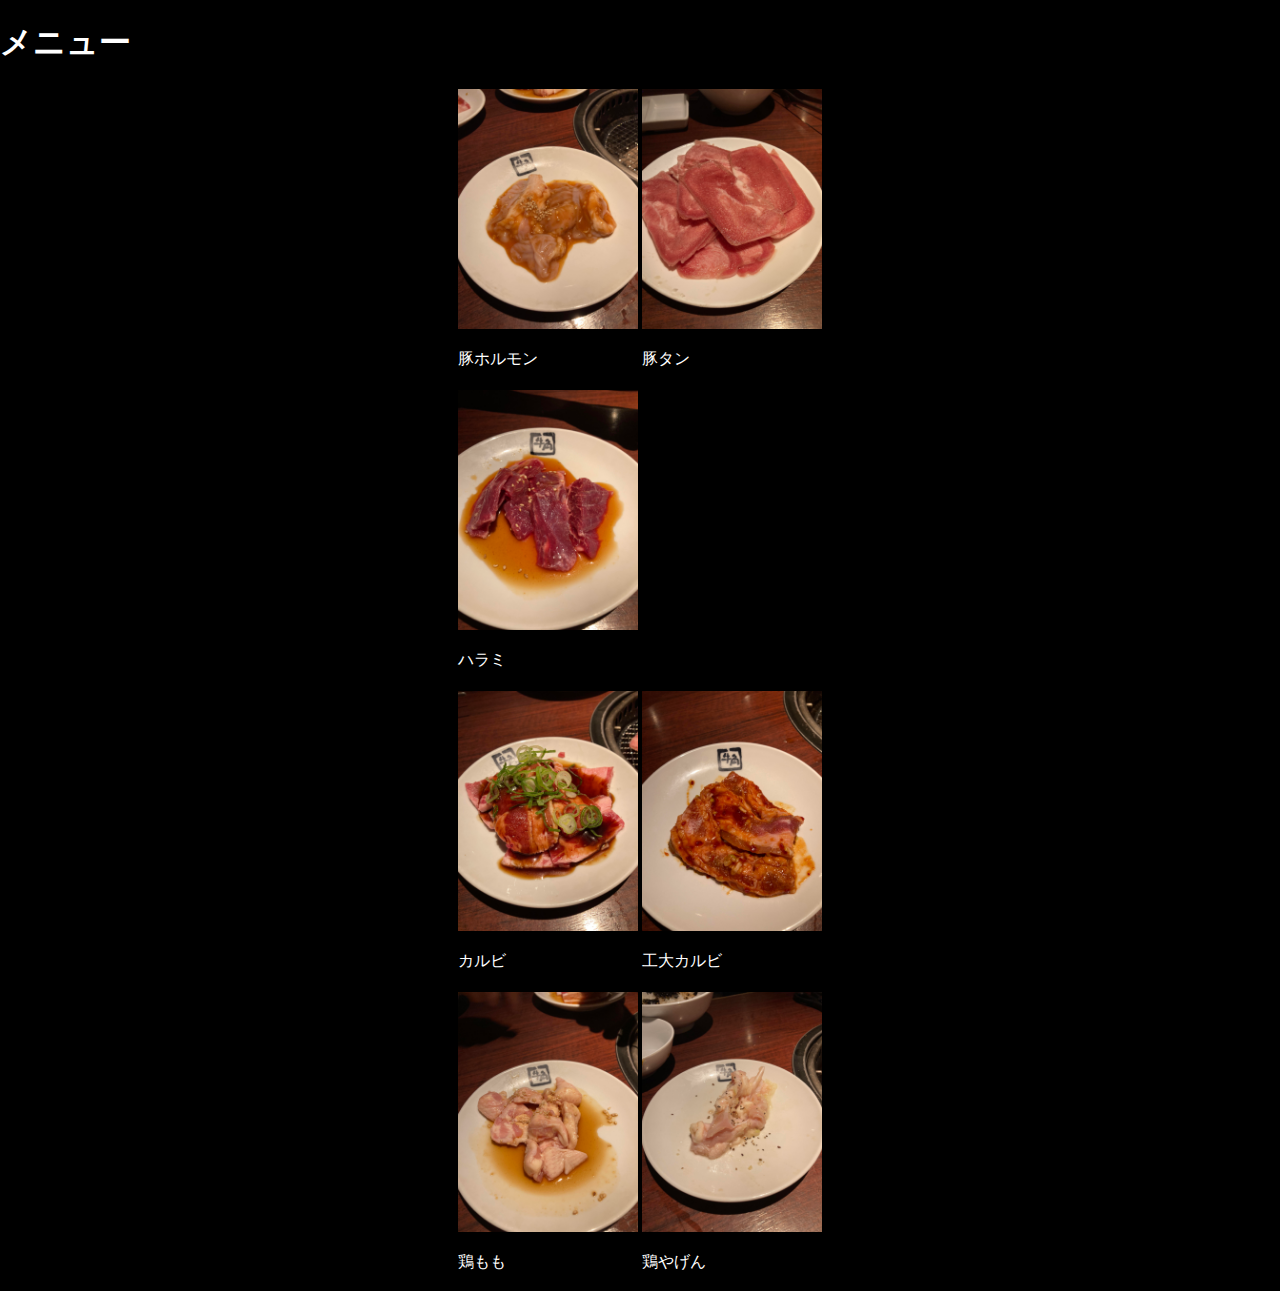
==== menu.html @ 544573cb "first commit" ====
<!DOCTYPE html>
<html lang="ja">
<head>
    <meta charset="UTF-8">
    <meta http-equiv="X-UA-Compatible" content="IE=edge">
    <meta name="viewport" content="width=device-width, initial-scale=1.0">
    <title>牛工大/メニュ-</title>
    <link rel="stylesheet" href="./styles/menu.css">
</head>
<body>
    <h1>メニュー</h1>
    <div class="container">
        <div class="buta item">
            <div class="food">
                <img src="./images/buta_horumon.jpg" alt="豚ホルモン" width="180px">
                <p>豚ホルモン</p>
            </div>
            <div class="food">
                <img src="./images/buta_tan.jpg" alt="豚ホルモン" width="180px">
                <p>豚タン</p>
            </div>
        </div>
        <div class="harami item">
            <div class="food">
                <img src="./images/harami.jpg" alt="豚ホルモン" width="180px">
                <p>ハラミ</p>
            </div>    
        </div>
        <div class="karubi item">
            <div class="food">
                <img src="./images/karubi.jpg" alt="豚ホルモン" width="180px">
                <p>カルビ</p>
            </div>
            <div class="food">
                <img src="./images/koudai_karubi.jpg" alt="豚ホルモン" width="180px">
                <p>工大カルビ</p>
            </div>
        </div>
        <div class="tori item">
            <div class="food">
                <img src="./images/tori_momo.jpg" alt="豚ホルモン" width="180px">
                <p>鶏もも</p>
            </div>
            <div class="food">
                <img src="./images/tori_yagen.jpg" alt="豚ホルモン" width="180px">
                <p>鶏やげん</p>
            </div>
        </div>
    </div>
</body>
</html>
---- styles/menu.css ----
body {
    margin: 0;
    padding: 0;
    box-sizing: none;
    background-color: #000;
    color: #fff;
}

.container {
    display: flex;
    flex-direction: column;
    justify-content: center;
    align-items: center;
}

.item {
    display: flex;
}
.harami::after {
    content:"";
    width: 180px;
    padding: 2px;
}

.food {
    padding: 2px
}
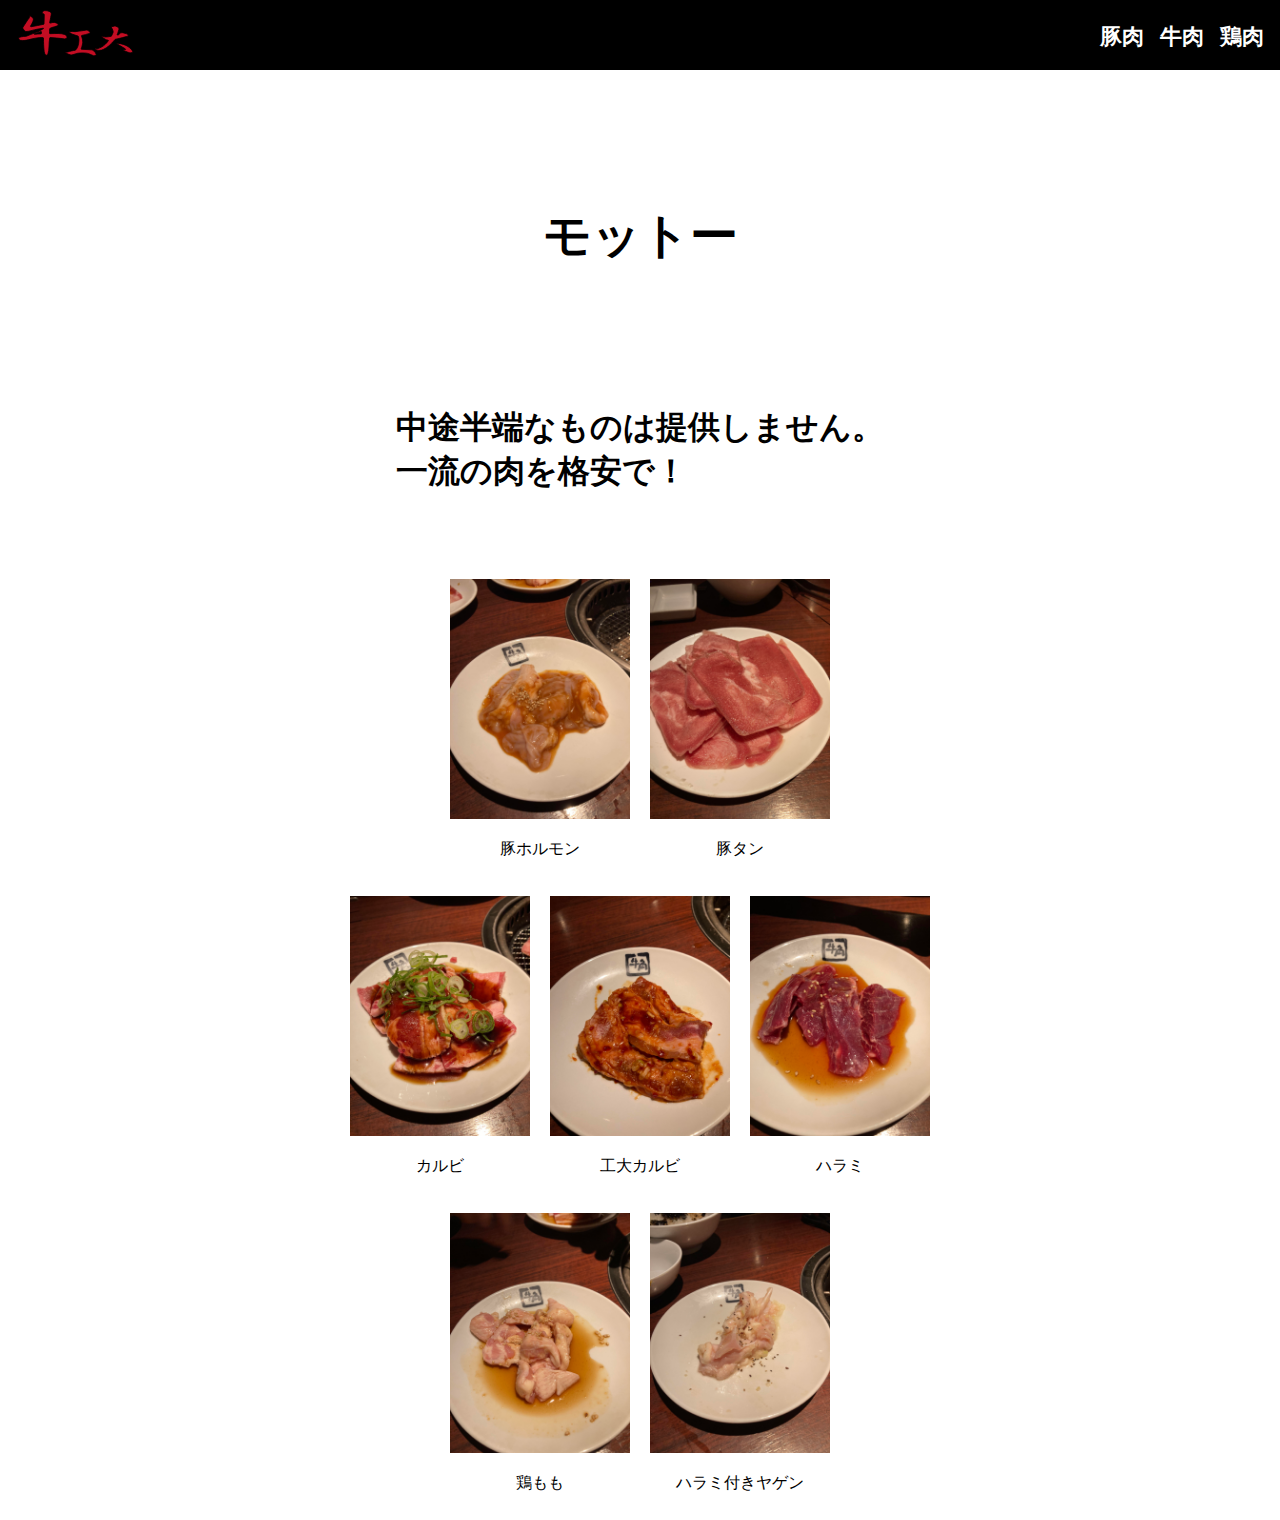
==== commit 6e11fd3a: "add navbar" ====
--- a/menu.html
+++ b/menu.html
@@ -8,9 +8,23 @@
     <link rel="stylesheet" href="./styles/menu.css">
 </head>
 <body>
-    <h1>メニュー</h1>
+    <nav class="nav">
+        <div class="nav-wrapper">
+            <a href="index.html" class="home"><img src="./assets/title.svg" height="60px" alt=""></a>
+        </div>
+        <div class="nav-content">
+          <ul class="tabs tabs-transparent">
+            <li class="tab"><a href="#buta">豚肉</a></li>
+            <li class="tab"><a href="#gyuniku">牛肉</a></li>
+            <li class="tab"><a href="#tori">鶏肉</a></li>
+          </ul>
+        </div>
+      </nav>
     <div class="container">
-        <div class="buta item">
+        <h4>モットー</h4>
+        <h6>中途半端なものは提供しません。
+            <br>一流の肉を格安で！</h6>
+        <div class="item" id="buta">
             <div class="food">
                 <img src="./images/buta_horumon.jpg" alt="豚ホルモン" width="180px">
                 <p>豚ホルモン</p>
@@ -20,13 +34,7 @@
                 <p>豚タン</p>
             </div>
         </div>
-        <div class="harami item">
-            <div class="food">
-                <img src="./images/harami.jpg" alt="豚ホルモン" width="180px">
-                <p>ハラミ</p>
-            </div>    
-        </div>
-        <div class="karubi item">
+        <div class="item" id="gyuniku">
             <div class="food">
                 <img src="./images/karubi.jpg" alt="豚ホルモン" width="180px">
                 <p>カルビ</p>
@@ -35,15 +43,19 @@
                 <img src="./images/koudai_karubi.jpg" alt="豚ホルモン" width="180px">
                 <p>工大カルビ</p>
             </div>
+            <div class="food">
+                <img src="./images/harami.jpg" alt="豚ホルモン" width="180px">
+                <p>ハラミ</p>
+            </div>  
         </div>
-        <div class="tori item">
+        <div class="tori item" id="tori">
             <div class="food">
                 <img src="./images/tori_momo.jpg" alt="豚ホルモン" width="180px">
                 <p>鶏もも</p>
             </div>
             <div class="food">
                 <img src="./images/tori_yagen.jpg" alt="豚ホルモン" width="180px">
-                <p>鶏やげん</p>
+                <p>ハラミ付きヤゲン</p>
             </div>
         </div>
     </div>
--- a/styles/menu.css
+++ b/styles/menu.css
@@ -1,27 +1,83 @@
+@media screen and (max-width: 600px) {
+    .item {
+      padding: 1rem 3rem;
+      flex-direction: column;
+    }
+}
+
+@media screen and (max-width: 380px){
+    .nav li {
+        font-size:16px
+    }
+}
+
+html { 
+    scroll-behavior: smooth;
+}
+
 body {
     margin: 0;
     padding: 0;
     box-sizing: none;
-    background-color: #000;
+}
+
+ul {
+    list-style: none;
+    display: flex;
+}
+
+a {
+    text-decoration: none;
+}
+
+a:link { color: #fff; }
+a:visited { color: #fff; }
+a:hover { color: #ddd; }
+a:active { color: #ff8000; }
+
+.nav {
+    display: flex;
+    justify-content: space-between;
+    z-index: 100;
+    position: sticky;
+    top: 0;
+    height: 70px;
+    background: #000;
     color: #fff;
+    font-size: 22px;
+    font-weight: bold;
+}
+
+.nav-wrapper {
+    padding-left: 10px;
+    padding-top: 5px;
+}
+
+.nav li {
+    padding-right: 16px;
 }
 
 .container {
+    margin-top: 70px;
     display: flex;
     flex-direction: column;
     justify-content: center;
     align-items: center;
 }
 
+
 .item {
     display: flex;
 }
-.harami::after {
-    content:"";
-    width: 180px;
-    padding: 2px;
+
+h4 {
+    font-size: 3em;
+}
+h6 {
+    font-size: 2em;
 }
 
 .food {
-    padding: 2px
+    padding: 10px;
+    text-align: center;
 }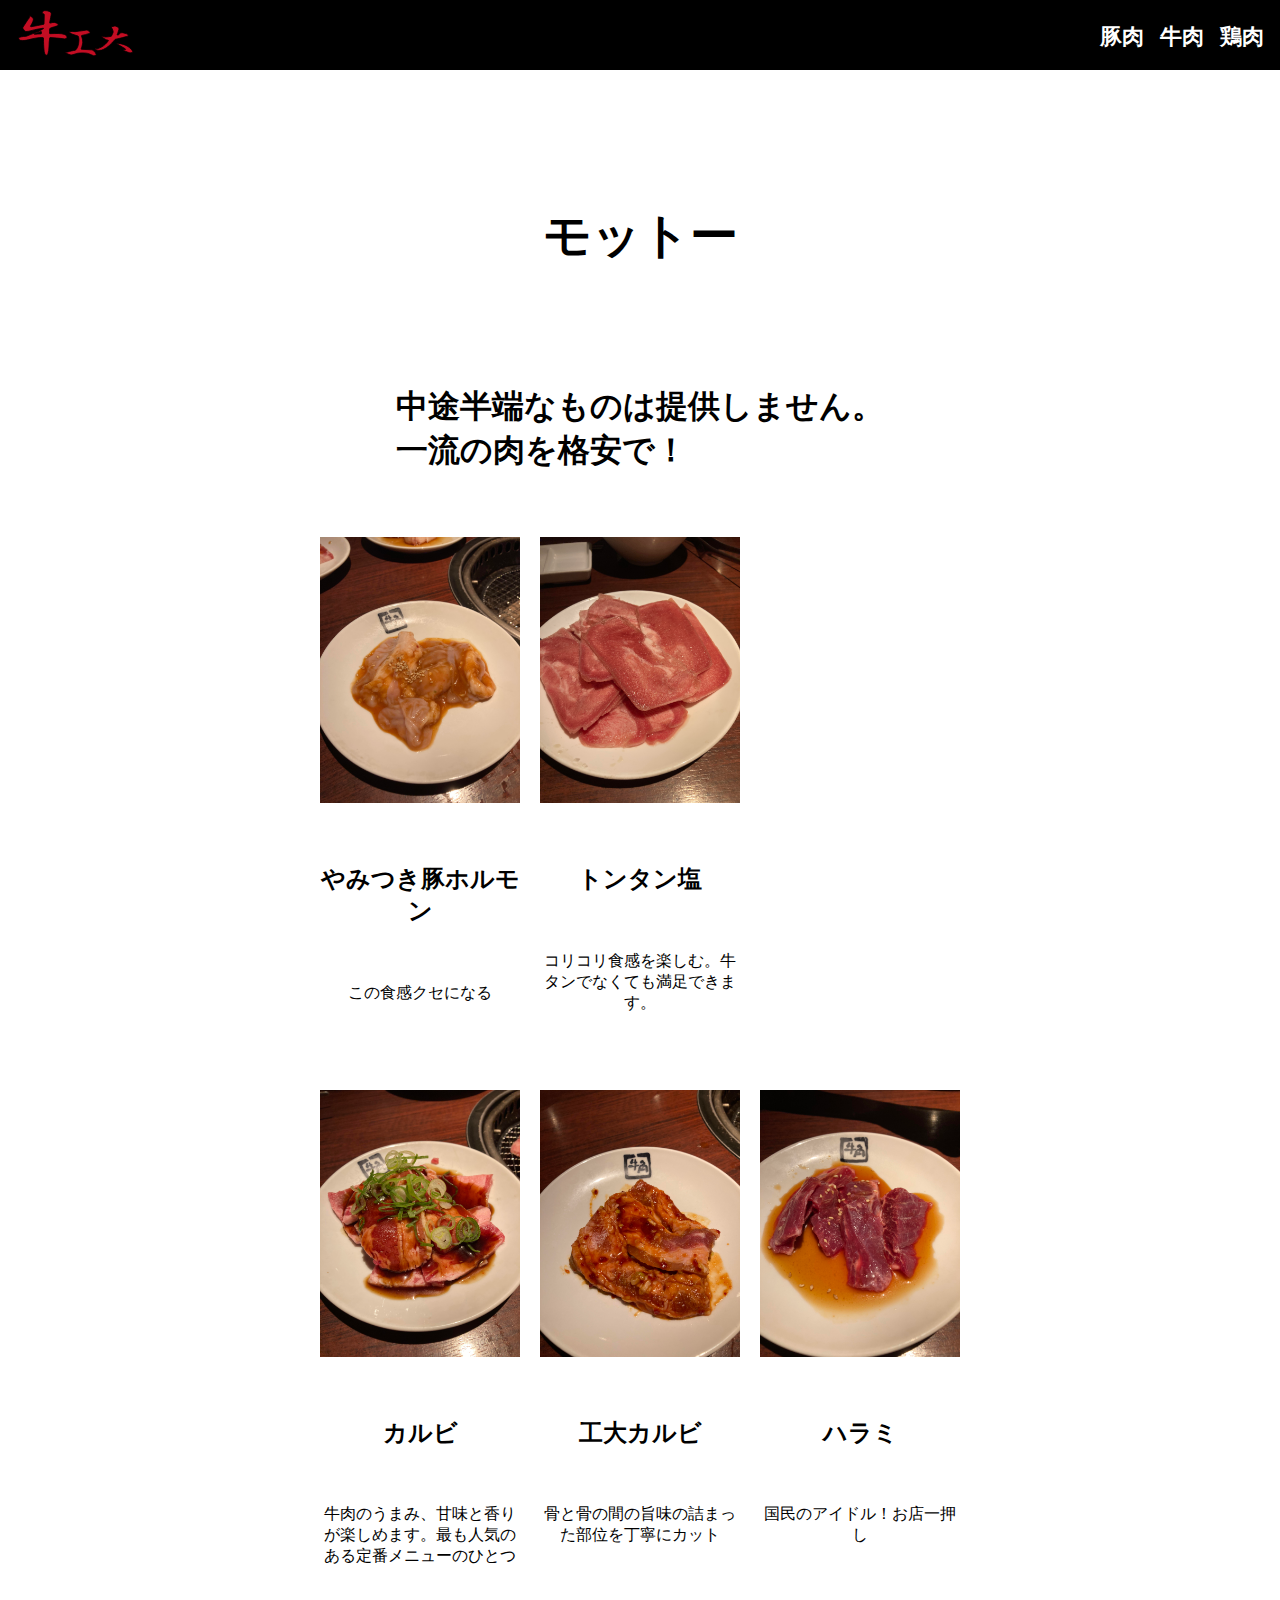
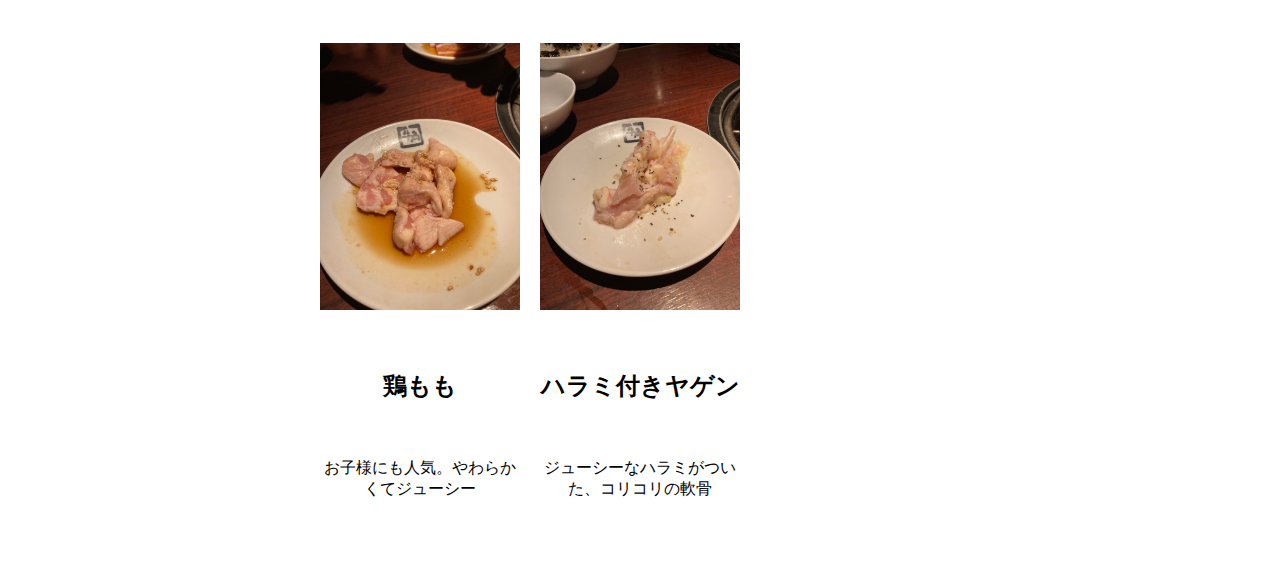
==== commit fc222bd8: "add information" ====
--- a/menu.html
+++ b/menu.html
@@ -22,40 +22,53 @@
       </nav>
     <div class="container">
         <h4>モットー</h4>
-        <h6>中途半端なものは提供しません。
-            <br>一流の肉を格安で！</h6>
-        <div class="item" id="buta">
-            <div class="food">
-                <img src="./images/buta_horumon.jpg" alt="豚ホルモン" width="180px">
-                <p>豚ホルモン</p>
+        <h5>中途半端なものは提供しません。
+            <br>一流の肉を格安で！</h5>
+        <div class="contents">
+            <div class="item" id="buta">
+                <div class="food">
+                    <img src="./images/buta_horumon.jpg" alt="豚ホルモン" width="200px">
+                    <h6>やみつき豚ホルモン</h6>
+                    <p>この食感クセになる</p>
+                </div>
+                <div class="food">
+                    <img src="./images/buta_tan.jpg" alt="豚たん" width="200px">
+                    <h6>トンタン塩</h6>
+                    <p>コリコリ食感を楽しむ。牛タンでなくても満足できます。</p>
+                </div>
+                <div class="aft">
+                </div>
             </div>
-            <div class="food">
-                <img src="./images/buta_tan.jpg" alt="豚ホルモン" width="180px">
-                <p>豚タン</p>
+            <div class="item" id="gyuniku">
+                <div class="food">
+                    <img src="./images/karubi.jpg" alt="カルビ" width="200px">
+                    <h6>カルビ</h6>
+                    <p>牛肉のうまみ、甘味と香りが楽しめます。最も人気のある定番メニューのひとつ</p>
+                </div>
+                <div class="food">
+                    <img src="./images/koudai_karubi.jpg" alt="工大カルビ" width="200px">
+                    <h6>工大カルビ</h6>
+                    <p>骨と骨の間の旨味の詰まった部位を丁寧にカット</p>
+                </div>
+                <div class="food">
+                    <img src="./images/harami.jpg" alt="ハラミ" width="200px">
+                    <h6>ハラミ</h6>
+                    <p>国民のアイドル！お店一押し</p>
+                </div>  
             </div>
-        </div>
-        <div class="item" id="gyuniku">
-            <div class="food">
-                <img src="./images/karubi.jpg" alt="豚ホルモン" width="180px">
-                <p>カルビ</p>
-            </div>
-            <div class="food">
-                <img src="./images/koudai_karubi.jpg" alt="豚ホルモン" width="180px">
-                <p>工大カルビ</p>
-            </div>
-            <div class="food">
-                <img src="./images/harami.jpg" alt="豚ホルモン" width="180px">
-                <p>ハラミ</p>
-            </div>  
-        </div>
-        <div class="tori item" id="tori">
-            <div class="food">
-                <img src="./images/tori_momo.jpg" alt="豚ホルモン" width="180px">
-                <p>鶏もも</p>
-            </div>
-            <div class="food">
-                <img src="./images/tori_yagen.jpg" alt="豚ホルモン" width="180px">
-                <p>ハラミ付きヤゲン</p>
+            <div class="tori item" id="tori">
+                <div class="food">
+                    <img src="./images/tori_momo.jpg" alt="鶏もも" width="200px">
+                    <h6>鶏もも</h6>
+                    <p>お子様にも人気。やわらかくてジューシー</p>
+                </div>
+                <div class="food">
+                    <img src="./images/tori_yagen.jpg" alt="ハラミ付きヤゲン" width="200px">
+                    <h6>ハラミ付きヤゲン</h6>
+                    <p>ジューシーなハラミがついた、コリコリの軟骨</p>
+                </div>
+                <div class="aft">
+                </div>
             </div>
         </div>
     </div>
--- a/styles/menu.css
+++ b/styles/menu.css
@@ -1,7 +1,10 @@
-@media screen and (max-width: 600px) {
+@media screen and (max-width: 650px) {
     .item {
       padding: 1rem 3rem;
       flex-direction: column;
+    }
+    .aft {
+        display: none;
     }
 }
 
@@ -65,19 +68,29 @@
     align-items: center;
 }
 
-
 .item {
+    padding-bottom: 40px;;
     display: flex;
+    justify-content: center;
 }
 
 h4 {
     font-size: 3em;
 }
+h5 {
+    font-size: 2em;
+}
 h6 {
-    font-size: 2em;
+    font-size: 1.5em;
 }
 
 .food {
     padding: 10px;
+    width: 200px;
     text-align: center;
+}
+
+.aft {
+    width: 200px;
+    padding: 10px;
 }